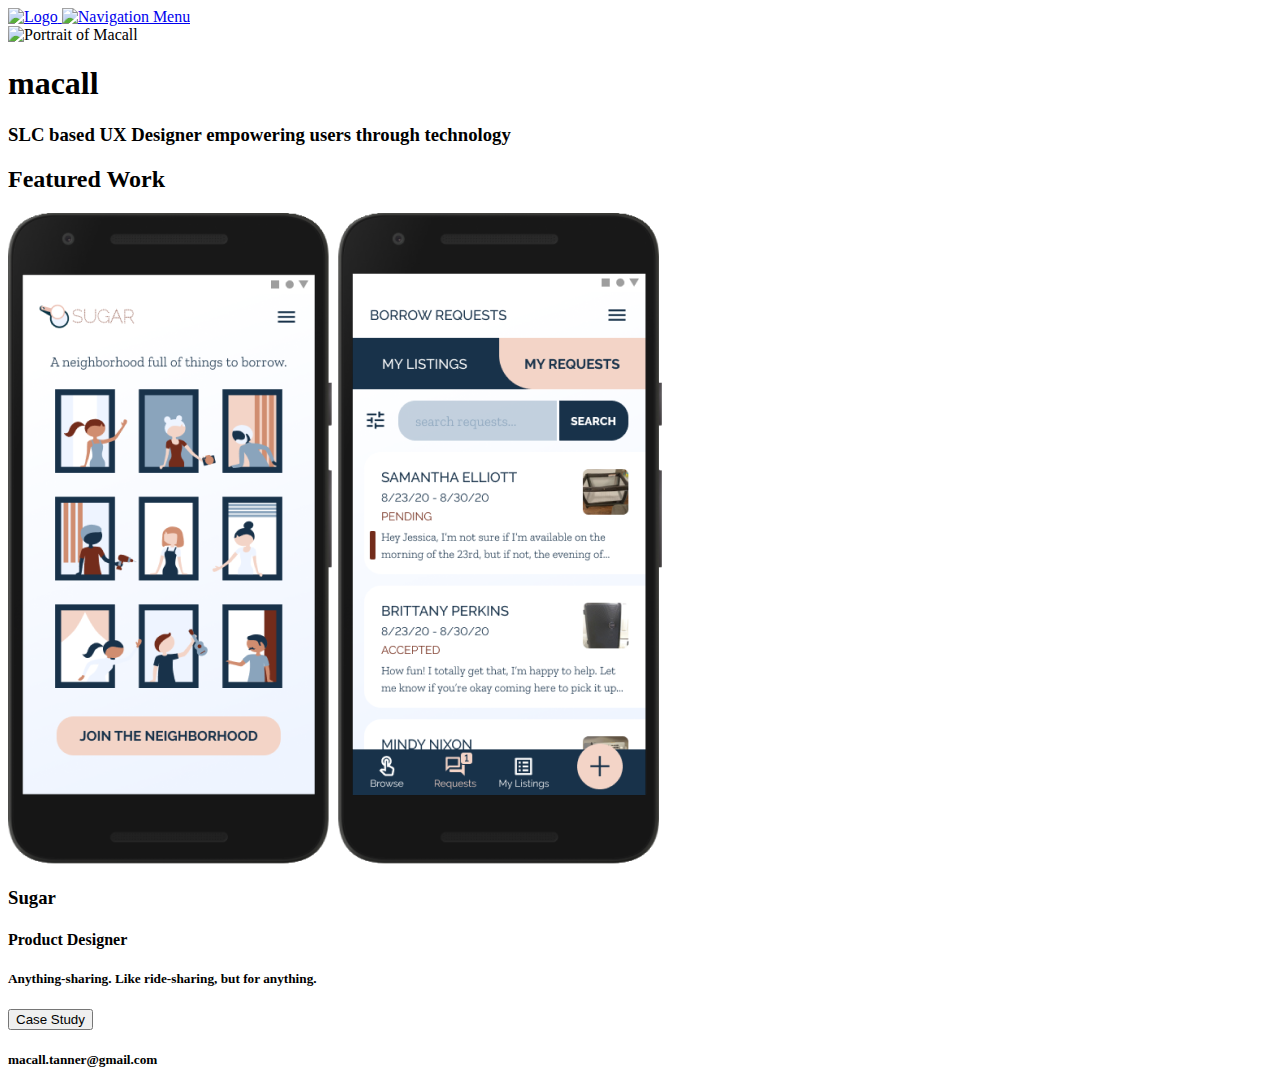
==== index.html @ 6d2af2e3 "Featured Project" ====
<!DOCTYPE html>
<html>
  <head>
    <title>Portfolio  |  Macall Tanner</title>
    <!--fontawesome-->
    <script src="https://kit.fontawesome.com/eb3094707d.js" crossorigin="anonymous"></script>
  </head>
  <body>
    <!--navigation bar-->
    <header>
      <a href="index.html">
        <img src="images/macall-logo.png" alt="Logo"></img>
      </a>
      <a href="menu.html">
        <img src="images/menu-mobile.png" alt="Navigation Menu"></img>
      </a>
    </header>
    <!--hero section-->
    <section class="hero">
      <img src="images/hero.png" alt="Portrait of Macall"></img>
      <div class="hero-text">
        <h1>macall</h1>
        <h3>SLC based UX Designer empowering users through technology</h3>
      </div>
    </section>
    <!--featured work section-->
    <section class="featured">
      <h2>Featured Work</h2>
      <div class="feat-proj">
        <img src="images/sugar-feature-1.png" alt="Project screen 1"></img>
        <img src="images/sugar-feature-2.png" alt="Project screen 2"></img>
        <h3>Sugar</h3>
        <h4>Product Designer</h4>
        <h5>Anything-sharing. Like ride-sharing, but for anything.</h5>
        <button>Case Study</button>
      </div>
    </section>
    <!--footer-->
    <footer>
      <h5>macall.tanner@gmail.com</h5>
      <a href="https://www.linkedin.com/in/macalltanner/" class="fab fa-linkedin"></a>
      <a href="https://www.github.com/macalltanner" class="fab fa-github"></a>
    </footer>
  </body>
</html>
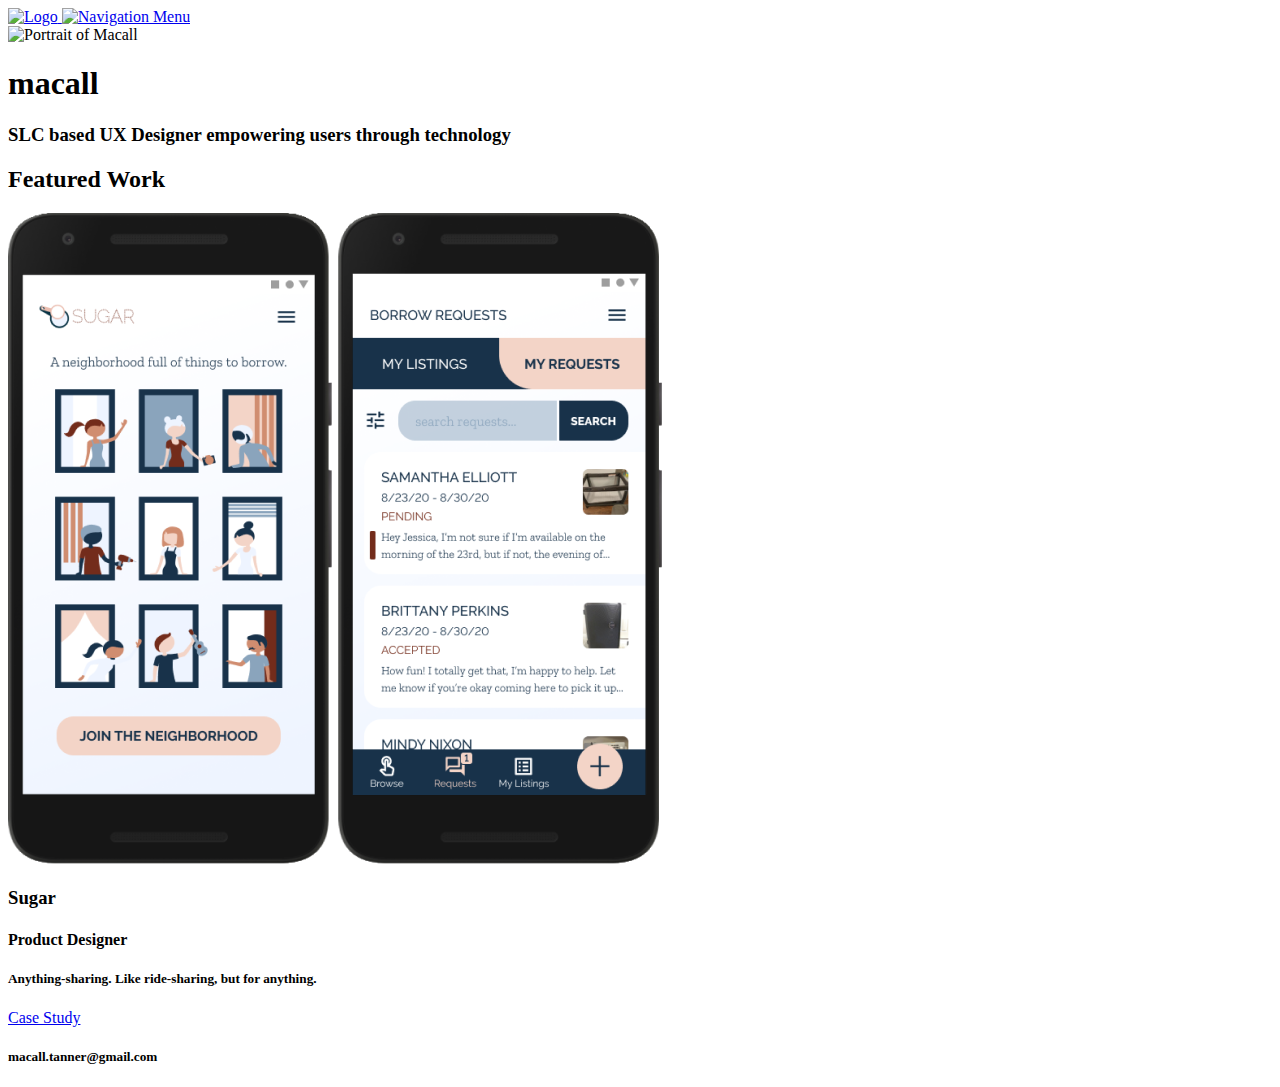
==== commit f9fbc51c: "Sugar Project: Intro, Research, and Info Architecture" ====
--- a/index.html
+++ b/index.html
@@ -27,12 +27,12 @@
     <section class="featured">
       <h2>Featured Work</h2>
       <div class="feat-proj">
-        <img src="images/sugar-feature-1.png" alt="Project screen 1"></img>
-        <img src="images/sugar-feature-2.png" alt="Project screen 2"></img>
+        <img src="images/sugar/sugar-feature-1.png" alt="Project screen 1"></img>
+        <img src="images/sugar/sugar-feature-2.png" alt="Project screen 2"></img>
         <h3>Sugar</h3>
         <h4>Product Designer</h4>
         <h5>Anything-sharing. Like ride-sharing, but for anything.</h5>
-        <button>Case Study</button>
+        <a class="button" href="project-sugar.html">Case Study</a>
       </div>
     </section>
     <!--footer-->
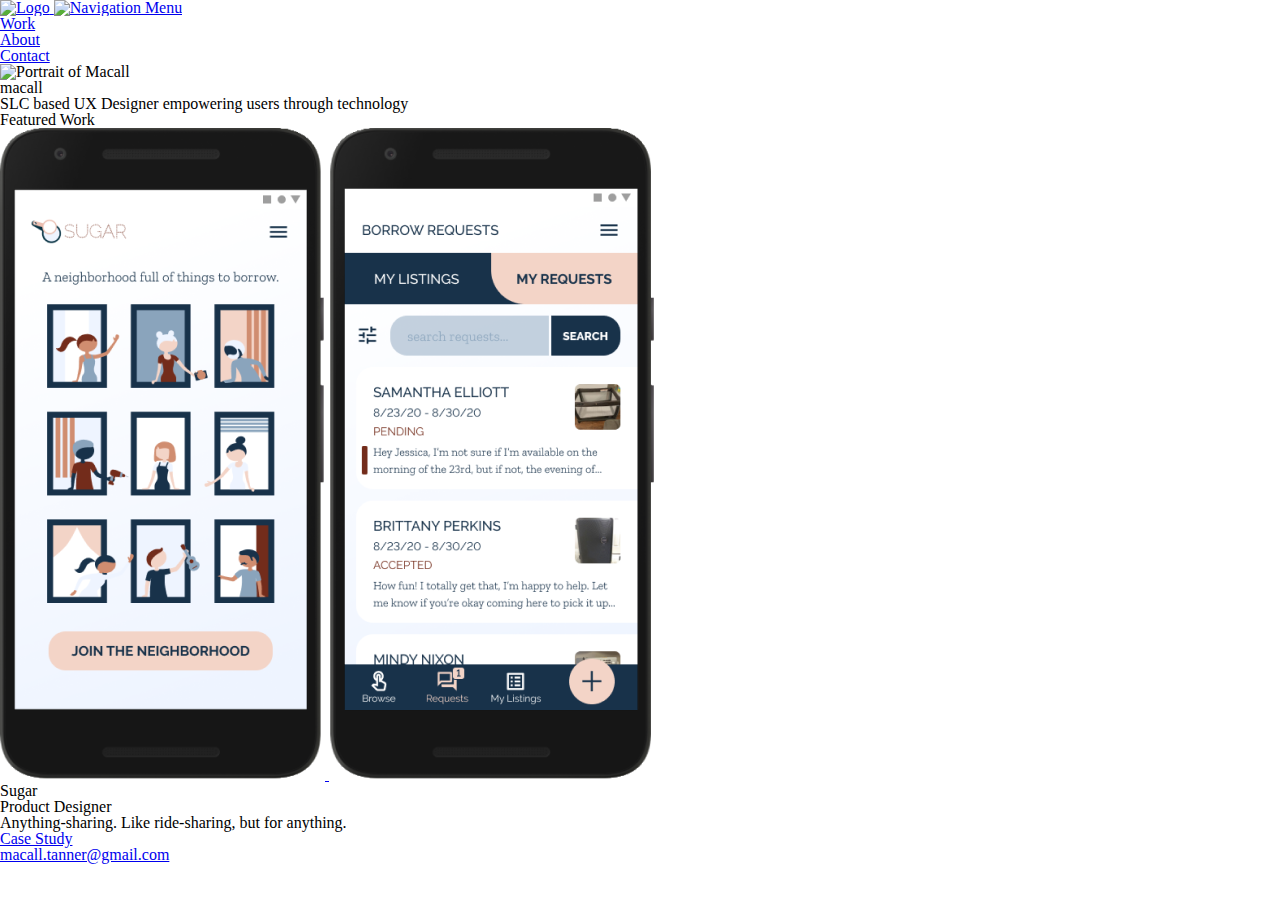
==== commit 32bf5ba2: "Add and link CSS files" ====
--- a/index.html
+++ b/index.html
@@ -1,45 +1,67 @@
 <!DOCTYPE html>
-<html>
+<html lang="en">
   <head>
     <title>Portfolio  |  Macall Tanner</title>
+    <meta charset="utf-8">
+    <link rel="stylesheet" type="text/css" href="styles/reset.css">
+    <link rel="stylesheet" type="text/css" href="styles/style.css">
     <!--fontawesome-->
     <script src="https://kit.fontawesome.com/eb3094707d.js" crossorigin="anonymous"></script>
   </head>
   <body>
+
     <!--navigation bar-->
     <header>
       <a href="index.html">
-        <img src="images/macall-logo.png" alt="Logo"></img>
+        <img src="images/macall-logo.png" alt="Logo">
       </a>
-      <a href="menu.html">
-        <img src="images/menu-mobile.png" alt="Navigation Menu"></img>
+      <a href="menu.html" class="mobile">
+        <img src="images/menu-mobile.png" alt="Navigation Menu">
+      </a>
+      <a href="index.html#work" class="desktop">
+        <h3>Work</h3>
+      </a>
+      <a href="about.html" class="desktop">
+        <h3>About</h3>
+      </a>
+      <a href="contact.html" class="desktop">
+        <h3>Contact</h3>
       </a>
     </header>
+
     <!--hero section-->
     <section class="hero">
-      <img src="images/hero.png" alt="Portrait of Macall"></img>
+      <img src="images/hero.png" alt="Portrait of Macall">
       <div class="hero-text">
         <h1>macall</h1>
         <h3>SLC based UX Designer empowering users through technology</h3>
       </div>
     </section>
+
     <!--featured work section-->
+    <a id="work"></a>
     <section class="featured">
       <h2>Featured Work</h2>
       <div class="feat-proj">
-        <img src="images/sugar/sugar-feature-1.png" alt="Project screen 1"></img>
-        <img src="images/sugar/sugar-feature-2.png" alt="Project screen 2"></img>
+        <a href="project-sugar.html">
+          <img src="images/sugar/sugar-feature-1.png" alt="Project screen 1">
+          <img src="images/sugar/sugar-feature-2.png" alt="Project screen 2">
+        </a>
         <h3>Sugar</h3>
         <h4>Product Designer</h4>
         <h5>Anything-sharing. Like ride-sharing, but for anything.</h5>
         <a class="button" href="project-sugar.html">Case Study</a>
       </div>
     </section>
+
     <!--footer-->
     <footer>
-      <h5>macall.tanner@gmail.com</h5>
+      <a href="mailto:macall.tanner@gmail.com">
+        <h5>macall.tanner@gmail.com</h5>
+      </a>
       <a href="https://www.linkedin.com/in/macalltanner/" class="fab fa-linkedin"></a>
       <a href="https://www.github.com/macalltanner" class="fab fa-github"></a>
     </footer>
+
   </body>
 </html>
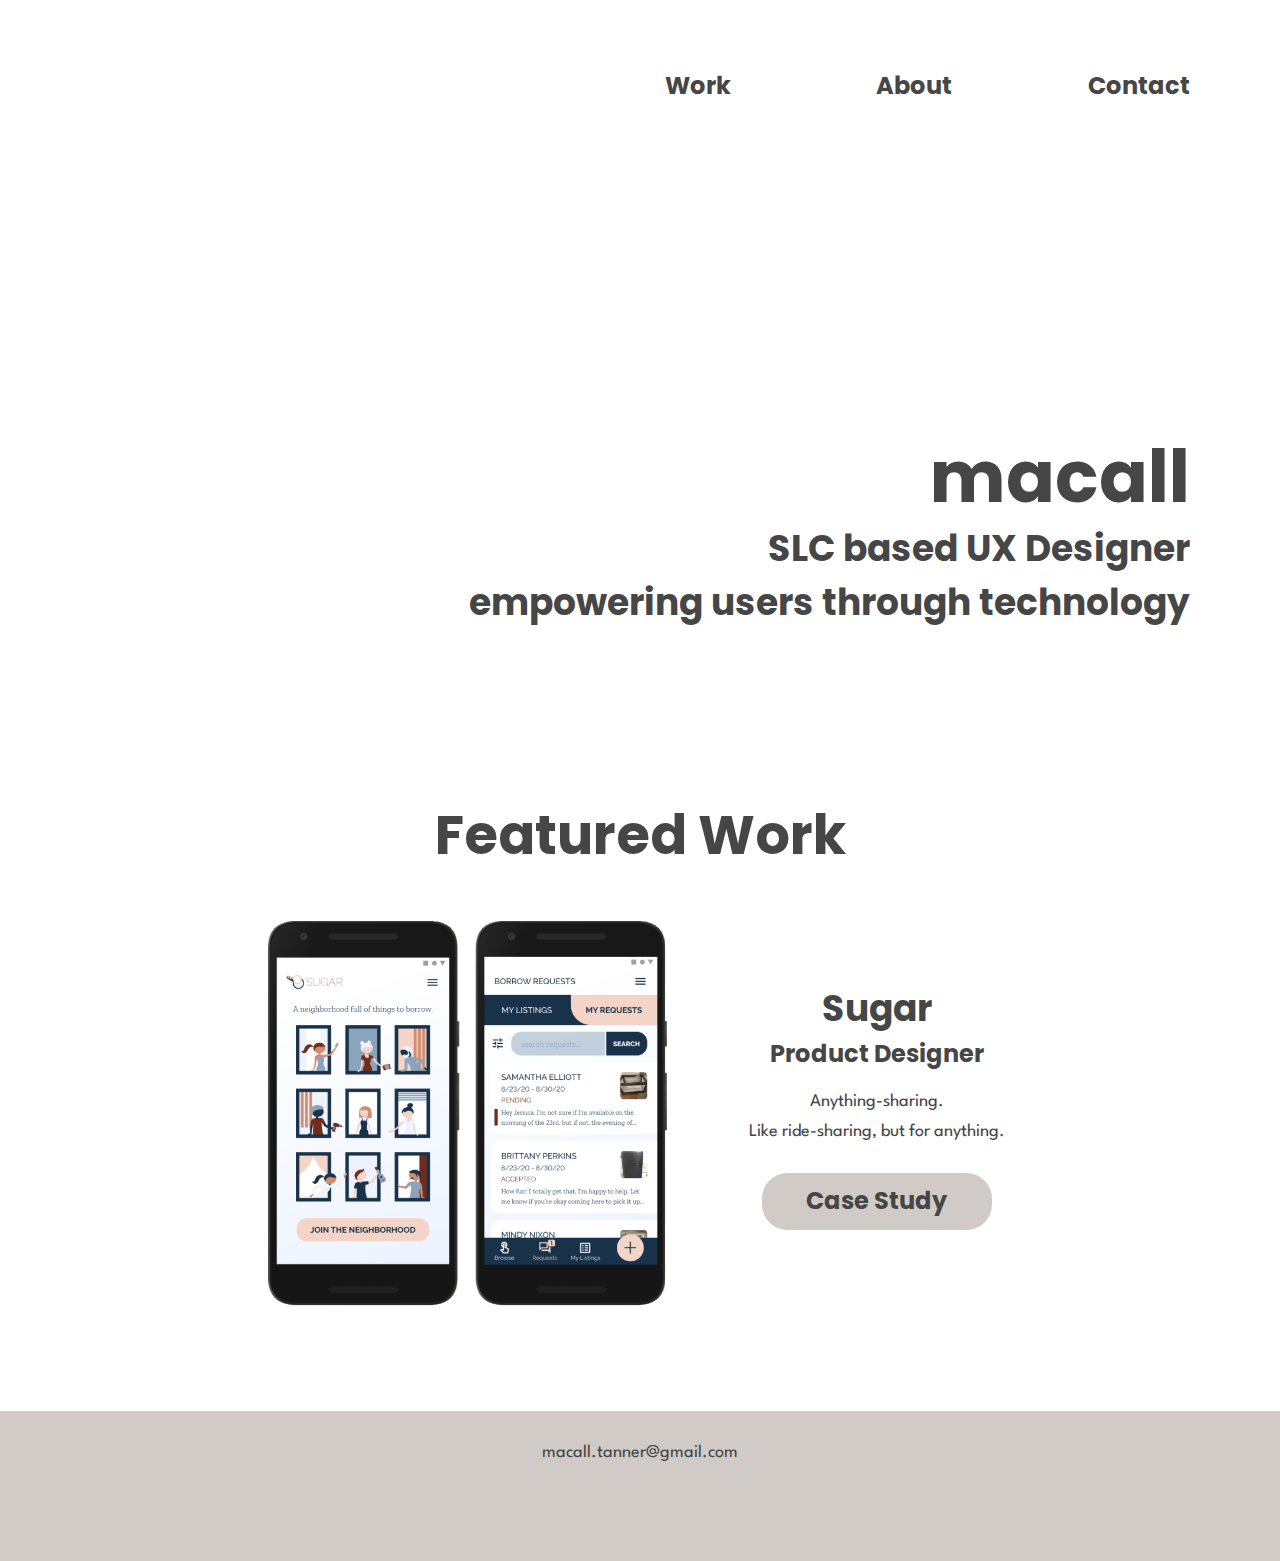
==== commit 2c21025b: "Add Google Analytics" ====
--- a/index.html
+++ b/index.html
@@ -1,67 +1,90 @@
 <!DOCTYPE html>
 <html lang="en">
   <head>
+    <meta charset="utf-8">
+    <meta name="viewport" content="width=device-width, initial-scale=1.0">
     <title>Portfolio  |  Macall Tanner</title>
-    <meta charset="utf-8">
     <link rel="stylesheet" type="text/css" href="styles/reset.css">
+    <link href="https://fonts.googleapis.com/css2?family=Poppins:wght@700&family=Spartan&display=swap" rel="stylesheet">
     <link rel="stylesheet" type="text/css" href="styles/style.css">
-    <!--fontawesome-->
-    <script src="https://kit.fontawesome.com/eb3094707d.js" crossorigin="anonymous"></script>
   </head>
   <body>
+    <div class="page-container">
 
-    <!--navigation bar-->
-    <header>
-      <a href="index.html">
-        <img src="images/macall-logo.png" alt="Logo">
-      </a>
-      <a href="menu.html" class="mobile">
-        <img src="images/menu-mobile.png" alt="Navigation Menu">
-      </a>
-      <a href="index.html#work" class="desktop">
-        <h3>Work</h3>
-      </a>
-      <a href="about.html" class="desktop">
-        <h3>About</h3>
-      </a>
-      <a href="contact.html" class="desktop">
-        <h3>Contact</h3>
-      </a>
-    </header>
+      <div class="content-container">
 
-    <!--hero section-->
-    <section class="hero">
-      <img src="images/hero.png" alt="Portrait of Macall">
-      <div class="hero-text">
-        <h1>macall</h1>
-        <h3>SLC based UX Designer empowering users through technology</h3>
-      </div>
-    </section>
+        <!--hero image behind nav and hero-->
+        <div class="hero-container">
 
-    <!--featured work section-->
-    <a id="work"></a>
-    <section class="featured">
-      <h2>Featured Work</h2>
-      <div class="feat-proj">
-        <a href="project-sugar.html">
-          <img src="images/sugar/sugar-feature-1.png" alt="Project screen 1">
-          <img src="images/sugar/sugar-feature-2.png" alt="Project screen 2">
+          <!--navigation bar-->
+          <header>
+            <a href="index.html" class="logo-home"></a>
+            <a href="menu.html">
+              <img class="mobile menu-icon" src="images/menu-mobile.png" alt="Navigation Menu">
+            </a>
+            <a href="index.html#work" class="desktop menu-work-home">
+              <h4>Work</h4>
+            </a>
+            <a href="about.html" class="desktop menu-about-home">
+              <h4>About</h4>
+            </a>
+            <a href="contact.html" class="desktop menu-contact-home">
+              <h4>Contact</h4>
+            </a>
+          </header>
+
+          <!--hero section-->
+          <section class="hero-text">
+            <h1>macall</h1>
+            <h3>SLC based UX Designer<br>empowering users<br class="mobile"> through technology</h3>
+          </section>
+
+        </div><!--end hero-wrapper-->
+
+        <!--featured work section-->
+        <a id="work"></a>
+        <section class="featured text-center">
+          <h2>Featured Work</h2>
+          <div class="feat-proj">
+            <a href="project-sugar.html" class="proj-imgs limit-width feat-imgs">
+              <img class="left-img img-constrain" src="images/sugar/sugar-feature-1.png" alt="Project screen 1">
+              <img class="img-constrain" src="images/sugar/sugar-feature-2.png" alt="Project screen 2">
+            </a>
+            <div class="feat-text">
+              <h3>Sugar</h3>
+              <h4>Product Designer</h4>
+              <h5>Anything-sharing.<br>Like ride-sharing, but for anything.</h5>
+              <a class="button" href="project-sugar.html">
+                <h4>Case Study</h4>
+              </a>
+            </div>
+          </div>
+        </section>
+
+      </div> <!--end content-container-->
+
+      <!--footer-->
+      <footer>
+        <a class="email" href="mailto:macall.tanner@gmail.com">
+          <h5>macall.tanner@gmail.com</h5>
         </a>
-        <h3>Sugar</h3>
-        <h4>Product Designer</h4>
-        <h5>Anything-sharing. Like ride-sharing, but for anything.</h5>
-        <a class="button" href="project-sugar.html">Case Study</a>
-      </div>
-    </section>
+        <div class="social">
+          <a href="https://www.linkedin.com/in/macalltanner/" class="linkedin"></a>
+          <a href="https://www.github.com/macalltanner" class="github"></a>
+        </div>
+      </footer>
 
-    <!--footer-->
-    <footer>
-      <a href="mailto:macall.tanner@gmail.com">
-        <h5>macall.tanner@gmail.com</h5>
-      </a>
-      <a href="https://www.linkedin.com/in/macalltanner/" class="fab fa-linkedin"></a>
-      <a href="https://www.github.com/macalltanner" class="fab fa-github"></a>
-    </footer>
+    </div> <!--end page-container-->
+
+    <!-- Global site tag (gtag.js) - Google Analytics -->
+    <script async src="https://www.googletagmanager.com/gtag/js?id=UA-165459335-1"></script>
+    <script>
+      window.dataLayer = window.dataLayer || [];
+      function gtag(){dataLayer.push(arguments);}
+      gtag('js', new Date());
+
+      gtag('config', 'UA-165459335-1');
+    </script>
 
   </body>
 </html>
--- a/styles/style.css
+++ b/styles/style.css
@@ -0,0 +1,1509 @@
+/* universal styling */
+
+* {
+  box-sizing: border-box;
+}
+
+html {
+  font-size: 10px;
+}
+
+.desktop {
+  display: none;
+}
+
+h1, h2, h3, h4 {
+  color: #464646;
+  font-family: 'Poppins', sans-serif;
+  font-weight: 700;
+}
+
+h1 {
+  font-size: 4.8rem;
+  line-height: 6rem;
+}
+
+h2 {
+  font-size: 3rem;
+  line-height: 4.5rem;
+}
+
+h3 {
+  font-size: 2.2rem;
+  line-height: 3.3rem;
+}
+
+h4 {
+  font-size: 1.8rem;
+  line-height: 2.7rem;
+}
+
+h5, h6 {
+  color: #464646;
+  font-family: 'Spartan', sans-serif;
+  font-weight: 400;
+}
+
+h5 {
+  font-size: 1.6rem;
+  line-height: 2.4rem;
+}
+
+h6 {
+  font-size: 1.2rem;
+  line-height: 1.6rem;
+}
+
+.text-center {
+  text-align: center;
+}
+
+/* button */
+
+.button {
+  align-items: center;
+  background-color: #D0CBC6;
+  border-radius: 2rem;
+  display: flex;
+  flex-direction: column;
+  margin: 0 auto;
+  margin-top: 2rem;
+  max-width: 24.9rem;
+  padding: 1rem;
+  text-align: center;
+  text-decoration: none;
+  width: 90%;
+}
+
+/* footer management */
+
+.page-container {
+  min-height: 100vh;
+  position: relative;
+}
+
+.content-container {
+  padding-bottom: 10rem;
+}
+
+/*navigation bar*/
+
+header {
+  display: grid;
+  grid-gap: 1rem;
+  grid-template-areas:
+    "logo men";
+  grid-template-columns: 7fr 1fr;
+  padding: 2rem;
+}
+
+    .logo, .logo-home {
+      background-image: url(../images/macall-logo.png);
+      background-size: cover;
+      background-position: center center;
+      height: 62px;
+      grid-area: logo;
+      width: 50px;
+    }
+
+    .menu-icon {
+      float: right;
+      grid-area: men;
+      padding-top: 1.5rem;
+    }
+
+    /* home header */
+
+    .logo-home {
+      height: 62px;
+      width: 50px;
+    }
+
+/* footer */
+
+footer {
+  background-color: #D0CBC6;
+  bottom: 0;
+  display: flex;
+  flex-direction: column;
+  height: 10rem;
+  justify-content: center;
+  position: absolute;
+  width: 100%;
+
+}
+
+    .email {
+      text-align: center;
+      text-decoration: none;
+    }
+
+    .social {
+      display: flex;
+      justify-content: center;
+    }
+
+        .linkedin {
+          background-image: url(../images/icons/linkedin.png);
+          background-size: cover;
+        }
+
+        .github {
+          background-image: url(../images/icons/github.png);
+          background-size: cover;
+        }
+
+        .linkedin, .github {
+          height: 3.4rem;
+          margin: 1rem .5rem 0;
+          width: 3.4rem;
+        }
+
+/* home page */
+
+    /* hero section */
+
+    .hero-container {
+      background-image: url("../images/hero-w-filter.png");
+      background-position: center center;
+      background-repeat: no-repeat;
+      background-size: cover;
+      display: flex;
+      flex-direction: column;
+      height: 66.7rem;
+      justify-content: flex-end;
+    }
+
+        /* hero text */
+
+        .hero-text {
+          display: flex;
+          flex-direction: column;
+          flex-grow: 1;
+          justify-content: flex-end;
+          padding: 2rem;
+          text-align: right;
+        }
+
+    /* featured work section */
+
+    .featured {
+      padding: 5rem 2rem;
+    }
+
+        /* featured project */
+
+        .feat-proj {
+          padding-top: 3rem;
+        }
+
+        .proj-imgs {
+          align-items: flex-start;
+          display: flex;
+          justify-content: center;
+          margin: 0 auto;
+          padding-bottom: 2rem;
+        }
+
+        .img-constrain {
+          max-width: 50%;
+          height: auto;
+        }
+
+            /* image on left - adding space between images */
+
+            .left-img {
+              margin-right: 1rem;
+            }
+
+        .feat-proj > h5 {
+          padding-top: 1rem;
+        }
+
+/* menu page */
+
+.menu {
+  display: flex;
+  flex-direction: column;
+}
+
+.menu-opt {
+  background-color: #F8F5F0;
+  display: flex;
+  flex-direction: column;
+  height: 6.5rem;
+  justify-content: center;
+  margin-bottom: 1rem;
+  padding-right: 2rem;
+  text-align: right;
+  text-decoration: none;
+  width: 100%;
+}
+
+/* about page */
+
+    /* images */
+
+    .about-images {
+      display: grid;
+      grid-gap: 1rem;
+      grid-template-areas:
+        "one three three"
+        "two two four"
+        "two two five";
+      grid-template-columns: 3fr 1fr 4fr;
+      grid-template-rows: 23vh 13vh 13vh;
+    }
+
+        .one {
+          grid-area: one;
+          height: 100%;
+          object-fit: cover;
+          width: 100%;
+        }
+
+        .two {
+          grid-area: two;
+          height: 100%;
+          object-fit: cover;
+          width: 100%;
+        }
+
+        .three {
+          grid-area: three;
+          height: 100%;
+          object-fit: cover;
+          width: 100%;
+        }
+
+        .four {
+          grid-area: four;
+          height: 100%;
+          object-fit: cover;
+          width: 100%;
+        }
+
+        .five {
+          grid-area: five;
+          height: 100%;
+          object-fit: cover;
+          width: 100%;
+        }
+
+    /* about text */
+
+    .about-text {
+      padding: 2rem;
+    }
+
+        .about-text > h4 {
+          padding-bottom: .5rem;
+        }
+
+        .about-text > h2, .about-text > h5, .about-text > h4 {
+          padding-top: 2rem;
+        }
+
+        .about-text > .right-align {
+          padding-top: 0;
+          text-align: right;
+        }
+
+    /* favorite things */
+
+    .favorites {
+      background-color: #F8F5F0;
+      height: auto;
+      padding: 2rem 2rem 4rem;
+      padding-top: 3rem;
+      width: 100%;
+    }
+
+        .fav-items {
+          display: grid;
+          flex-direction: row;
+          grid-gap: 1rem;
+          grid-template-columns: 1fr 1fr;
+          padding-top: 2rem;
+        }
+
+            .column-1 {
+              align-items: flex-start;
+              display: flex;
+              flex-direction: column;
+            }
+
+            .column-2 {
+              align-items: flex-start;
+              display: flex;
+              flex-direction: column;
+            }
+
+                .fav {
+                  align-items: center;
+                  display: flex;
+                  flex-direction: row;
+                  padding-bottom: 1.5rem;
+                }
+
+                    .fav-img {
+                      padding-right: 1rem;
+                      width: 3.3rem;
+                    }
+
+/* contact page */
+
+.background-box {
+  background-color: #F8F5F0;
+  height: 12.5rem;
+  position: absolute;
+  width: 100%;
+  z-index: -1;
+}
+
+.contact-text {
+  padding: 0 2rem;
+}
+
+    .contact-text > h2 {
+      padding-bottom: 2rem;
+    }
+
+    .contact-text > h4 {
+      padding-bottom: .5rem;
+    }
+
+    .contact-text > .right-align {
+      padding-bottom: 2rem;
+      text-align: right;
+    }
+
+        .social-item {
+          align-items: center;
+          display: flex;
+          flex-direction: row;
+          padding-bottom: 1.5rem;
+          text-decoration: none;
+        }
+
+            .social-icon {
+              padding-right: 1rem;
+              width: 3.3rem;
+            }
+
+/* Sugar prject page */
+
+.box {
+  background-color: #F8F5F0;
+}
+
+.box-hero {
+  background-color: #F8F5F0;
+}
+
+.box-half {
+  background-color: #F8F5F0;
+  height: 4.5rem;
+  position: absolute;
+  width: 100%;
+  z-index: -1;
+}
+
+.limit-width {
+  margin: 0 auto;
+  max-width: 50rem;
+}
+
+.bg-top-margin {
+  margin-top: 2rem;
+  padding-top: 2rem;
+}
+
+    /* project hero */
+
+    .proj-hero-img {
+      margin: 0 auto;
+      max-width: 50rem;
+      padding: 2rem 2rem 0;
+    }
+
+    .proj-hero-text {
+      padding: 0 2rem;
+    }
+
+    .proj-hero-text > h2 {
+      padding-top: 1rem;
+    }
+
+    .proj-hero-text > h4 {
+      padding: .5rem 0;
+    }
+
+    .proj-description {
+      margin: 0 auto;
+      max-width: 50rem;
+      padding-top: 1rem;
+    }
+
+    /* specs */
+
+    .spec-section >h4 {
+      padding: 2rem 0 1rem;
+    }
+
+    /* problem & solution */
+
+    .prob-sol {
+      margin: 0 auto;
+      max-width: 50rem;
+      padding: 2rem 2rem 3rem;
+    }
+
+    .prob-sol > h3 {
+      padding-top: 1rem;
+    }
+
+    .prob-sol > h5 {
+      padding: 1rem 0;
+    }
+
+    /* jump to section */
+
+    .jump {
+      background-color: #F8F5F0;
+    }
+
+    .jump-content {
+      background-color: #F8F5F0;
+      height: auto;
+      margin: 0 auto;
+      max-width: 50rem;
+      padding: 2rem 2rem .5rem;
+      width: 100%;
+    }
+
+    .column-1-jump {
+      align-items: flex-start;
+      display: flex;
+      flex-direction: column;
+    }
+
+    .column-2-jump {
+      align-items: flex-start;
+      display: flex;
+      flex-direction: column;
+    }
+
+        .section-links {
+          display: grid;
+          flex-direction: row;
+          grid-gap: 1rem;
+          grid-template-columns: 1fr 1fr;
+          padding-top: 1.5rem;
+        }
+
+            .sect {
+              align-items: center;
+              display: flex;
+              flex-direction: row;
+              padding-bottom: 1.5rem;
+              text-decoration: none;
+            }
+
+                .sect-img {
+                  padding-right: 1rem;
+                  width: 3.3rem;
+                }
+
+    /* case study sections */
+
+    .main-section > h3 {
+      margin: 0 auto;
+      max-width: 50rem;
+      padding: 5rem 2rem 0;
+    }
+
+    .minor-section {
+      padding: 0 2rem 1rem;
+    }
+
+    .minor-section > h4 {
+      padding: 2rem 0 1.5rem;
+    }
+
+    .bg-box {
+      padding-top: 2rem;
+    }
+
+    .img-width {
+      padding-top: 2rem;
+      width: 100%;
+    }
+
+    .shadow {
+      box-shadow: 0px 4px 4px rgba(0, 0, 0, 0.25);
+    }
+
+    .h5-bottom-pad > h5 {
+      padding-bottom: 2rem;
+    }
+
+    .spacer {
+      padding-top: 3rem;
+    }
+
+    /* research & discovery */
+
+        /* competitive analysis */
+
+        .comp-analysis {
+          margin: 0 auto;
+          max-width: 50rem;
+          padding: 2rem 0 0;
+        }
+
+        .comp-analysis > h5 {
+          padding-top: 1rem;
+        }
+
+        .ca-img {
+          padding-bottom: .5rem;
+          width: 7.7rem;
+        }
+
+        /* survey */
+
+        .survey-result {
+          align-items: center;
+          display: flex;
+          padding: .75rem 0;
+        }
+
+        .survey-result > h3 {
+          padding-right: 1rem;
+          width: 7.6rem;
+        }
+
+        .survey-result > h5 {
+          width: 24.9rem;
+        }
+
+        .survey-box {
+          height: 77rem;
+        }
+
+        .survey-text {
+          padding-bottom: .75rem;
+        }
+
+        /* user needs */
+
+        .user-needs {
+          background-color: #fff;
+          border-radius: 2rem;
+          margin: 3rem 2rem;
+          padding: 0 1rem;
+        }
+
+        .box-half-user-needs {
+          background-color: #F8F5F0;
+          height: 11rem;
+          position: absolute;
+          width: 100%;
+          z-index: -1;
+        }
+
+        /* user personas */
+
+        .persona-img {
+          padding: 2rem 0 .5rem;
+          width: 24.9rem;
+        }
+
+    /* information architecture */
+
+        /* user Stories */
+
+        /* user Flows */
+
+        .user-flows {
+          background-image: url("../images/sugar/user-flows.png");
+          background-repeat: no-repeat;
+          background-size: cover;
+          display: flex;
+          flex-direction: column;
+          height: 47.5rem;
+          justify-content: center;
+          padding-top: 2rem;
+        }
+
+        .flows-text {
+          background-color: #fff;
+          border-radius: 2rem;
+          padding: 1.9rem;
+        }
+
+        .flows-text > h4 {
+          padding-bottom: 1.5rem;
+        }
+
+
+        /* Wireframes */
+
+        .wireframes-bg {
+          background-image: url("../images/sugar/wireframe-sketches.png");
+          background-repeat: no-repeat;
+          background-size: cover;
+          height: 43rem;
+          position: absolute;
+          width: 100%;
+          z-index: -1;
+        }
+
+        .wireframes {
+          padding-top: 3rem;
+        }
+
+        .wireframes-text {
+          background-color: #fff;
+          border-radius: 2rem;
+          padding: 2rem 2rem 0;
+        }
+
+        .wireframes-text > h4 {
+          padding-bottom: 1.5rem;
+        }
+
+        /* usability testing - round 1 */
+
+        /* key Takeaways */
+
+    /* visual design & Branding */
+
+        /* brand Characteristics */
+
+        /* color Palette */
+
+        .color-img {
+          padding: .5rem 0 2rem;
+          width: 100%;
+        }
+
+        .moodboard {
+          display: grid;
+          grid-gap: 1rem;
+          grid-template-areas:
+            "mbone      mbfour      mbfour"
+            "mbone      mbfour      mbfour"
+            "mbtwo      mbfour      mbfour"
+            "mbthree    mbthree     mbfive"
+            "mbthree    mbthree     mbfive"
+            "mbsix      mbnine      mbnine"
+            "mbseven    mbnine      mbnine"
+            "mbseven    mbten       mbeleven"
+            "mbeight    mbeight     mbeleven"
+            "mbeight    mbeight     mbtwelve";
+          grid-template-columns: 1fr 1fr 1fr;
+          grid-template-rows: 10vh 10vh 10vh 10vh 10vh 10vh 10vh 10vh 10vh 10vh;
+        }
+
+            .mb-1 {
+              grid-area: mbone;
+              height: 100%;
+              object-fit: cover;
+              width: 100%;
+            }
+
+            .mb-2 {
+              grid-area: mbtwo;
+              height: 100%;
+              object-fit: cover;
+              width: 100%;
+            }
+
+            .mb-3 {
+              grid-area: mbthree;
+              height: 100%;
+              object-fit: cover;
+              width: 100%;
+            }
+
+            .mb-4 {
+              grid-area: mbfour;
+              height: 100%;
+              object-fit: cover;
+              width: 100%;
+            }
+
+            .mb-5 {
+              grid-area: mbfive;
+              height: 100%;
+              object-fit: cover;
+              width: 100%;
+            }
+
+            .mb-6 {
+              grid-area: mbsix;
+              height: 100%;
+              object-fit: cover;
+              width: 100%;
+            }
+
+            .mb-7 {
+              grid-area: mbseven;
+              height: 100%;
+              object-fit: cover;
+              width: 100%;
+            }
+
+            .mb-8 {
+              grid-area: mbeight;
+              height: 100%;
+              object-fit: cover;
+              width: 100%;
+            }
+
+            .mb-9 {
+              grid-area: mbnine;
+              height: 100%;
+              object-fit: cover;
+              width: 100%;
+            }
+
+            .mb-10 {
+              grid-area: mbten;
+              height: 100%;
+              object-fit: cover;
+              width: 100%;
+            }
+
+            .mb-11 {
+              grid-area: mbeleven;
+              height: 100%;
+              object-fit: cover;
+              width: 100%;
+            }
+
+            .mb-12 {
+              grid-area: mbtwelve;
+              height: 100%;
+              object-fit: cover;
+              width: 100%;
+            }
+
+        /* Typography */
+
+        .sugar-type {
+          padding: 1rem 0 2rem;
+        }
+
+        .sugar-h1 {
+          font-family: 'Raleway', sans-serif;
+          font-size: 21px;
+          font-weight: 700;
+        }
+
+        .sugar-h2 {
+          font-family: 'Raleway', sans-serif;
+          font-size: 21px;
+          font-weight: 400;
+        }
+
+        .sugar-h3 {
+          font-family: 'Raleway', sans-serif;
+          font-size: 14px;
+          font-weight: 800;
+        }
+
+        .sugar-h4 {
+          font-family: 'Raleway', sans-serif;
+          font-size: 14px;
+          font-weight: 400;
+        }
+
+        .sugar-h5 {
+          font-family: 'Zilla Slab', serif;
+          font-size: 17px;
+          font-weight: 300;
+        }
+
+        .sugar-h6 {
+          font-family: 'Zilla Slab', serif;
+          font-size: 14px;
+          font-weight: 300;
+        }
+
+        /* logo */
+
+        .minor-section-logo {
+          padding: 0 2rem;
+        }
+
+        .minor-section-logo > h4 {
+          padding: 2rem 0 1.5rem;
+        }
+
+        .box-half-logo {
+          background-color: #F8F5F0;
+          height: 13rem;
+          position: absolute;
+          width: 100%;
+          z-index: -1;
+        }
+
+        .last-logo {
+          display: flex;
+          justify-content: center;
+        }
+
+        /* High Fidelity Mockups - v1 */
+
+        /* preference Testing */
+
+        /* high fidelity mockups -v2 */
+
+        /* usability testing - round 2 */
+
+        /* key Takeaways */
+
+    /* final design & Conclusion */
+
+        /* final design */
+
+        /* conclusion */
+
+    /* back to top */
+
+    .back-to-top {
+      bottom: 0;
+      display: flex;
+      flex-direction: row-reverse;
+      padding: 1rem;
+      position: -webkit-sticky;
+      position: sticky;
+      z-index: 1;
+    }
+
+    .btt-img {
+      background-image: url(../images/back-to-top.png);
+      height: 51px;
+      width: 51px;
+    }
+
+/* media queries tablet */
+
+@media screen and (min-width: 600px) {
+
+    .mobile {
+      display: none;
+    }
+
+    .tablet {
+      display: block;
+    }
+
+    .desktop {
+      display: block;
+    }
+
+    .button {
+      border-radius: 1.7rem;
+      margin-top: 1.7rem;
+      max-width: 33rem;
+      padding: .7rem;
+    }
+
+    header {
+      grid-gap: 2rem;
+      grid-template-areas:
+        "logo mwork mabout mcontact";
+      grid-template-columns: 3fr 1fr 1fr;
+      padding: 3rem 6rem 1rem;
+    }
+
+        .menu-work {
+          grid-area: mwork;
+          float: right;
+          padding-top: 1.5rem;
+          text-decoration: none;
+        }
+
+        .menu-about {
+          grid-area: mabout;
+          float: right;
+          padding-top: 1.5rem;
+          text-decoration: none;
+        }
+
+        .menu-contact {
+          grid-area: mcontact;
+          float: right;
+          padding-top: 1.5rem;
+          text-decoration: none;
+        }
+
+            /* home header */
+
+            .menu-work-home {
+              grid-area: mwork;
+              float: right;
+              padding-top: 1.5rem;
+              text-decoration: none;
+            }
+
+            .menu-about-home {
+              grid-area: mabout;
+              float: right;
+              padding-top: 1.5rem;
+              text-decoration: none;
+            }
+
+            .menu-contact-home {
+              grid-area: mcontact;
+              float: right;
+              padding-top: 1.5rem;
+              text-decoration: none;
+            }
+
+    /* home page */
+
+        /* hero section */
+
+        .hero-container {
+          background-image: url("../images/hero-tablet-w-filter.png");
+          height: 80vh;
+          min-height: 30rem;
+        }
+
+        .hero-text {
+          padding: 6rem;
+        }
+
+        .feat-text {
+          margin-top: 1rem;
+        }
+
+        .feat-text > h5 {
+          padding-top: 1rem;
+        }
+
+    /* about page */
+
+        /* images */
+
+        .about-images {
+          grid-template-areas:
+            "three one four two"
+            "three one five two";
+          grid-template-columns: 4fr 2fr 3fr 3fr;
+          grid-template-rows: 13rem 13rem;
+        }
+
+        /* favorite things */
+
+        .fav-img {
+          width: 4.5rem;
+        }
+
+    /* contact page */
+
+    .background-box {
+      height: 14.5rem;
+    }
+
+    /* project sugar page */
+
+        /* project hero */
+
+        .project-button {
+          display: none;
+        }
+
+        .box-half {
+          height: 4rem;
+        }
+
+        /* specs */
+
+        .specs {
+          display: grid;
+          grid-template-columns: 1fr 1fr 1fr;
+          padding: 5rem 2rem 0;
+        }
+
+        /* problem & solution */
+
+        /* jump to section */
+
+        .jump-content {
+          max-width: none;
+        }
+
+            .jump-content > h3 {
+              margin: 0 auto;
+              max-width: 50rem;
+              padding: 0 2rem;
+            }
+
+                .column-1-jump {
+                  flex-direction: row;
+                  flex-grow: 1;
+                }
+
+                .column-2-jump {
+                  flex-direction: row;
+                  flex-grow: 1;
+                }
+
+                .sect-img {
+                  width: 5rem;
+                }
+
+                    .rd-sect {
+                      flex-grow: 1;
+                      justify-content: center;
+                    }
+
+                    .ia-sect {
+                      flex-grow: 1;
+                      justify-content: center;
+                    }
+
+                    .bvd-sect {
+                      flex-grow: 1;
+                      justify-content: center;
+                    }
+
+                    .fdc-sect {
+                      flex-grow: 1;
+                      justify-content: center;
+                    }
+
+        /* case study sections */
+
+        .main-section > h3 {
+          padding: 7rem 2rem 0;
+        }
+
+        /* research & discovery */
+
+            /* competitive analysis */
+
+            .ca-across {
+              display: grid;
+              grid-template-columns: 1fr 1fr 1fr;
+              max-width: none;
+              padding: 0 6rem;
+            }
+
+            .comp-analysis {
+              padding: 2rem 2rem 0;
+            }
+
+            /* survey */
+
+            .survey {
+              margin-top: 3rem;
+            }
+
+            /* user needs */
+
+            /* user personas */
+
+            .persona {
+              display: grid;
+              grid-template-columns: 1fr 1fr 1fr;
+              max-width: none;
+              padding: 0 6rem;
+            }
+
+            .persona-img {
+              padding: 2rem 0 .5rem;
+              max-width: 16rem;
+            }
+
+        /* information architecture */
+
+            /* user Stories */
+
+            /* user Flows */
+
+            .user-flows {
+              background-image: url("../images/sugar/user-flows-desktop.png");
+            }
+
+            .flows-text {
+              max-width: 46rem;
+            }
+
+
+            /* Wireframes */
+
+            .wireframes-bg {
+              background-image: url("../images/sugar/wireframe-sketches-desktop.png");
+            }
+
+            .wf-center {
+              display: flex;
+              justify-content: center;
+            }
+
+            .wireframes {
+              display: flex;
+              flex-direction: column;
+              justify-content: center;
+            }
+
+            .wireframes-text {
+              margin: 2rem;
+              max-width: 50rem;
+            }
+
+            iframe {
+              margin: 0 auto;
+            }
+
+            /* usability testing - round 1 */
+
+            /* key Takeaways */
+
+            .takeaways {
+              padding-bottom: 2rem;
+            }
+
+        /* visual design & Branding */
+
+            /* brand Characteristics */
+
+            /* color Palette */
+
+            .color-img-cont {
+              align-items: flex-start;
+              display: flex;
+              justify-content: center;
+            }
+
+            .color-img {
+              max-width: 30rem;
+            }
+
+            .moodboard {
+              grid-template-areas:
+                "mbone      mbfour      mbfour    mbsix      mbnine      mbnine"
+                "mbone      mbfour      mbfour    mbseven    mbnine      mbnine"
+                "mbtwo      mbfour      mbfour    mbseven    mbten       mbeleven"
+                "mbthree    mbthree     mbfive    mbeight    mbeight     mbeleven"
+                "mbthree    mbthree     mbfive    mbeight    mbeight     mbtwelve";
+              grid-template-columns: 1fr 1fr 1fr 1fr 1fr 1fr;
+              grid-template-rows: 10vh 10vh 10vh 10vh 10vh;
+              padding: 1rem;
+            }
+
+            /* Typography */
+
+            .logo-text-img {
+              padding-bottom: 1rem;
+            }
+
+            /* logo */
+
+            .desktop-proj-imgs {
+                align-items: flex-start;
+                display: flex;
+                justify-content: center;
+                margin: 0 auto;
+                padding-bottom: 2rem;
+            }
+
+            .bottom-logo {
+              padding-top: 0;
+            }
+
+            .box-half-logo {
+              height: 7.5rem;
+            }
+
+            .img-constrain-logo {
+              width: 50%;
+            }
+
+            /* preference Testing */
+
+            /* final design */
+
+            .prototype-embed {
+              display: flex;
+              justify-content: center;
+            }
+
+        /* back to top */
+
+}
+
+/* media queries desktop */
+
+@media screen and (min-width: 1100px) {
+
+    .tablet {
+      display: none;
+    }
+
+    html {
+      font-size: 15px;
+    }
+
+    h1 {
+      font-size: 72px;
+      line-height: 90px;
+    }
+
+    h2 {
+      font-size: 54px;
+      line-height: 81px;
+    }
+
+    h3 {
+      font-size: 36px;
+      line-height: 54px;
+    }
+
+    h4 {
+      font-size: 24px;
+      line-height: 36px;
+    }
+
+    h5 {
+      font-size: 18px;
+      line-height: 30px;
+    }
+
+    .button:hover > h4 {
+      color: #F8F5F0;
+    }
+
+    /* header */
+
+    .logo {
+      height: 93px;
+      width: 75px;
+    }
+
+    .logo:hover{
+      background-image: url(../images/macall-logo-light.png);
+    }
+
+    .menu-work > h4:hover {
+      color: #D0CBC6;
+    }
+
+    .menu-about > h4:hover {
+      color: #D0CBC6;
+    }
+
+    .menu-contact > h4:hover {
+      color: #D0CBC6;
+    }
+
+        /* home header */
+
+        .logo-home {
+          height: 93px;
+          width: 75px;
+        }
+
+        .logo-home:hover{
+          background-image: url(../images/macall-logo-lightest.png);
+        }
+
+        .menu-work-home > h4:hover {
+          color: #F8F5F0;
+        }
+
+        .menu-about-home > h4:hover {
+          color: #F8F5F0;
+        }
+
+        .menu-contact-home > h4:hover {
+          color: #F8F5F0;
+        }
+
+    /* footer */
+
+    .email > h5:hover {
+      color: #F8F5F0;
+    }
+
+        .linkedin:hover {
+          background-image: url(../images/icons/linkedin-light.png);
+        }
+
+        .github:hover {
+          background-image: url(../images/icons/github-light.png);
+        }
+
+    /* home page */
+
+        /* hero section */
+
+        .hero-container {
+          background-image: url("../images/hero-desktop-w-filter.png");
+        }
+
+        .feat-proj {
+          /* display: grid;
+          grid-gap: 3rem;
+          grid-template-columns: 1fr 1fr; */
+          display: flex;
+          /* padding-left: 12rem;
+          padding-right: 12rem; */
+        }
+
+        .feat-imgs {
+          width: 30vw;
+          margin: 0 0 0 auto;
+        }
+
+        .feat-text {
+          display: flex;
+          flex-direction: column;
+          justify-content: center;
+          margin: 0 auto 0 0;
+          padding-bottom: 3rem;
+          padding-left: 7vw;
+        }
+
+    /* about page */
+
+    /* contact page */
+
+    .background-box {
+      height: 15.5rem;
+    }
+
+    .social-item > h5:hover {
+      color: #D0CBC6;
+    }
+
+    /* project sugar page */
+
+        /* project hero */
+
+        .box-bg {
+          background-color: #F8F5F0;
+          height: calc(38rem - 10vw);
+          position: absolute;
+          width: 100%;
+          z-index: -1;
+        }
+
+        .desktop-proj-hero {
+          background: none;
+          padding: 0 10vw;
+        }
+
+        .box-hero {
+          display: flex;
+          flex-direction: row-reverse;
+          padding-top: 3rem;
+        }
+
+        .proj-hero-img {
+          background: none;
+          min-width: 400px;
+          width: 40vw;
+        }
+
+        .proj-hero-text {
+          background: none;
+          text-align: left;
+        }
+
+        .project-button {
+          align-items: center;
+          background-color: #D0CBC6;
+          border-radius: 1.7rem;
+          display: flex;
+          flex-direction: column;
+          margin-top: 1.7rem;
+          max-width: 33rem;
+          padding: .7rem;
+          text-align: center;
+          text-decoration: none;
+          width: 90%;
+        }
+
+        .project-button:hover > h4 {
+          color: #F8F5F0;
+        }
+
+        .box-hero {
+          background: none;
+        }
+
+        .box-half {
+          display: none;
+        }
+
+        /* specs */
+
+        /* problem & solution */
+
+        /* jump to section */
+
+        .sect > h6:hover {
+          color: #D0CBC6;
+        }
+
+        /* case study sections */
+
+        /* research & discovery */
+
+            /* competitive analysis */
+
+            /* survey */
+
+            /* user needs */
+
+            /* user personas */
+
+        /* information architecture */
+
+            /* user Stories */
+
+            /* user Flows */
+
+            /* Wireframes */
+
+            .wireframes {
+              flex-direction: row;
+            }
+
+            .wireframes-text {
+              max-width: 40rem;
+            }
+
+            /* usability testing - round 1 */
+
+            /* key Takeaways */
+
+        /* visual design & Branding */
+
+            /* brand Characteristics */
+
+            /* color Palette */
+
+            /* Typography */
+
+            /* logo */
+
+            /* preference Testing */
+
+            /* final design */
+
+        /* back to top */
+
+        .btt-img:hover {
+          background-image: url(../images/back-to-top-light.png);
+        }
+
+}
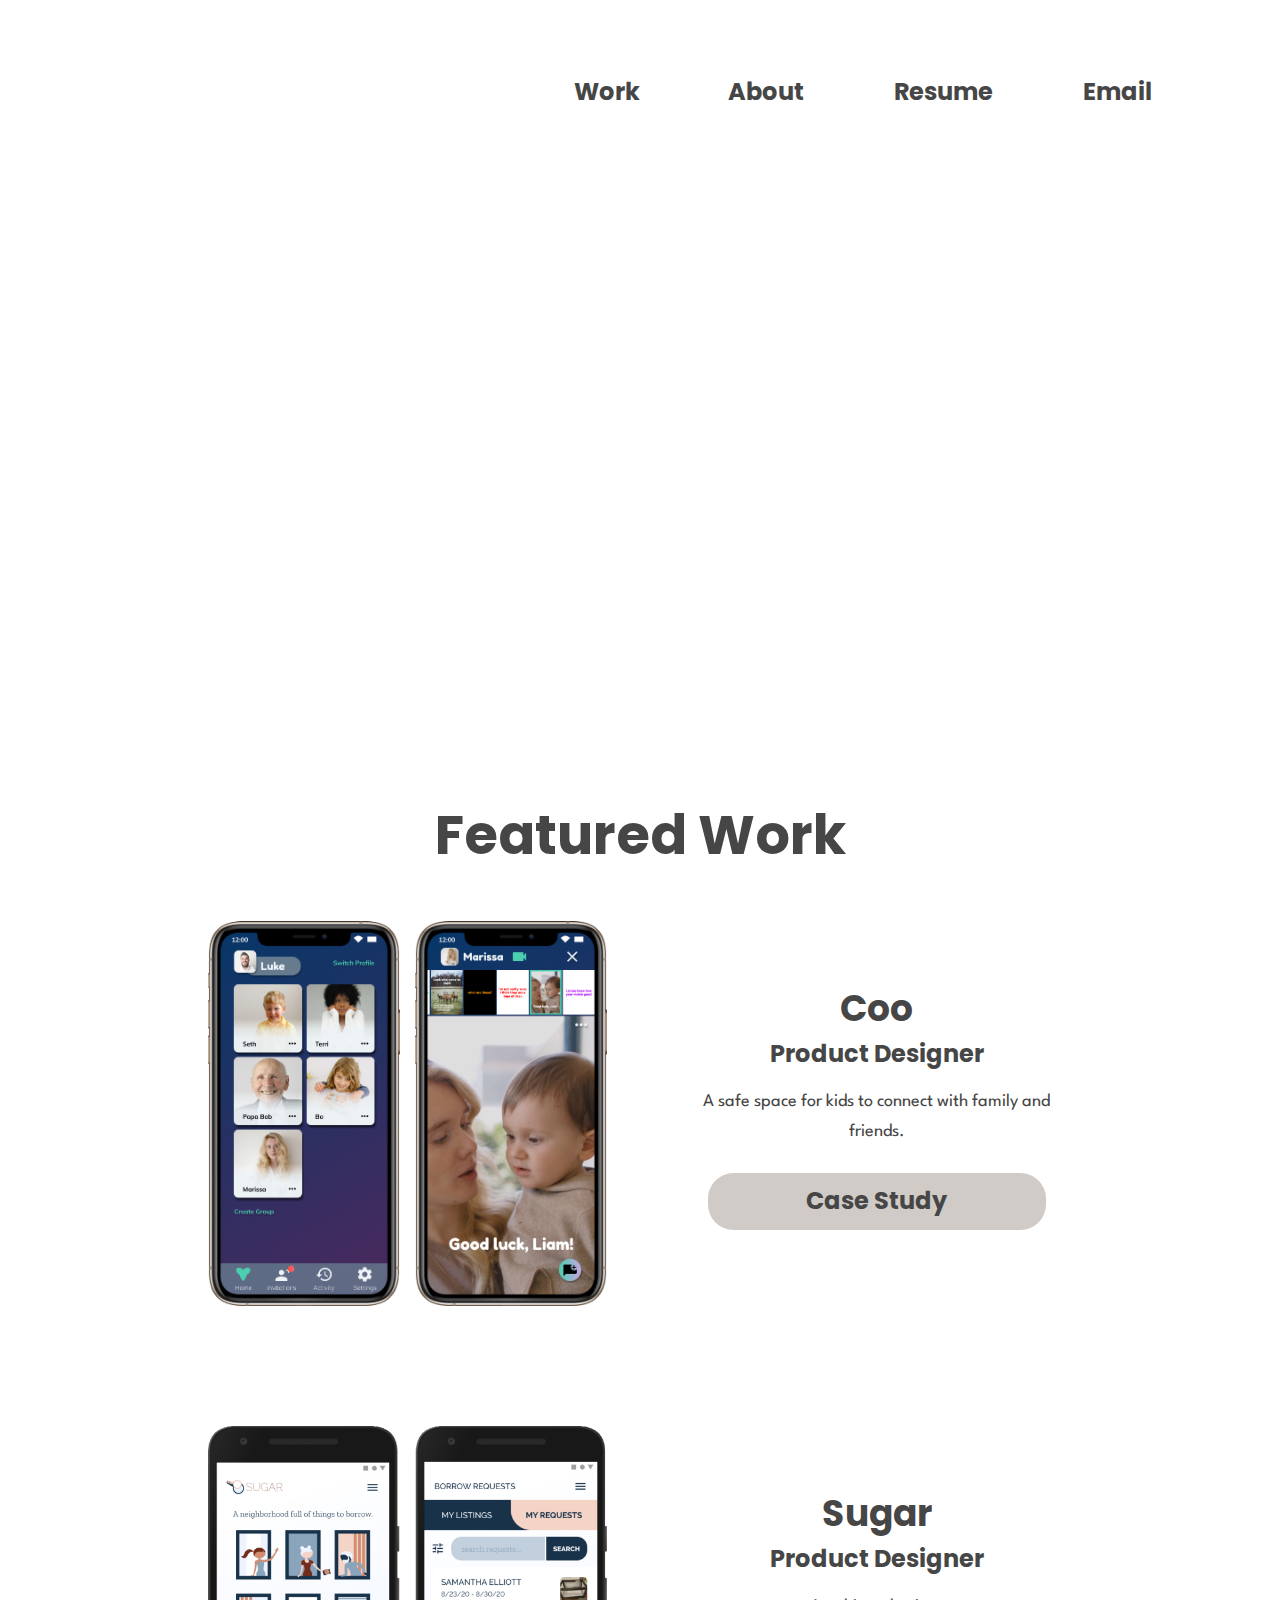
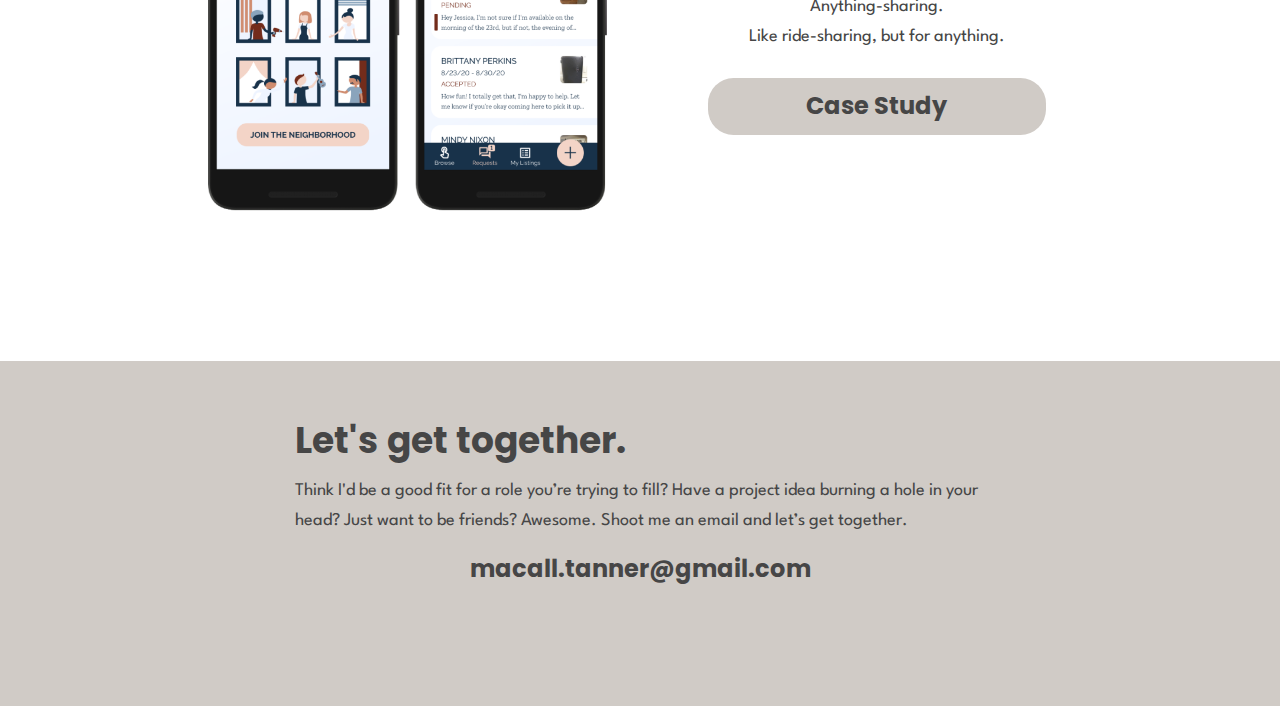
==== commit 6d58f1c7: "Added Coo case study" ====
--- a/index.html
+++ b/index.html
@@ -18,25 +18,56 @@
 
           <!--navigation bar-->
           <header>
-            <a href="index.html" class="logo-home"></a>
-            <a href="menu.html">
+            <a href="index.html" class="logo"></a>
+
+            <!-- mobile nav -->
+            <!-- overlay -->
+            <nav id="myNav" class="overlay mobile">
+              <!-- button to close overlay -->
+              <a href="javascript:void(0)" class="closebtn" onclick="closeNav()">
+                <img src="images/icons/close.png" alt="close">
+              </a>
+              <!-- overlay content -->
+              <div class="menu">
+                <a class="menu-opt" href="index.html#work" onclick="closeNav()">
+                  <h2 class="h2">Work</h2>
+                </a>
+                <a class="menu-opt" href="about.html">
+                  <h2 class="h2">About</h2>
+                </a>
+                <a class="menu-opt" href="https://drive.google.com/file/d/1SOScCCkZIXnGjNOzJlBixD0YVCqnRCaP/view?usp=sharing">
+                  <h2 class="h2">Resume</h2>
+                </a>
+                <a class="menu-opt" href="mailto:macall.tanner@gmail.com" onclick="closeNav()">
+                  <h2 class="h2">Email</h2>
+                </a>
+              </div>
+            </nav> <!--end overlay-->
+            <span onclick="openNav()">
               <img class="mobile menu-icon" src="images/menu-mobile.png" alt="Navigation Menu">
-            </a>
-            <a href="index.html#work" class="desktop menu-work-home">
-              <h4>Work</h4>
-            </a>
-            <a href="about.html" class="desktop menu-about-home">
-              <h4>About</h4>
-            </a>
-            <a href="contact.html" class="desktop menu-contact-home">
-              <h4>Contact</h4>
-            </a>
+            </span>
+
+            <!-- desktop nav -->
+            <nav class="nav-buttons desktop">
+              <a href="index.html#work" class="nav-button current-home">
+                <h4 class="h4">Work</h4>
+              </a>
+              <a href="about.html" class="nav-button">
+                <h4 class="h4">About</h4>
+              </a>
+              <a href="https://drive.google.com/file/d/1SOScCCkZIXnGjNOzJlBixD0YVCqnRCaP/view?usp=sharing" class="nav-button">
+                <h4 class="h4">Resume</h4>
+              </a>
+              <a href="mailto:macall.tanner@gmail.com" class="nav-button">
+                <h4 class="h4">Email</h4>
+              </a>
+            </nav>
           </header>
 
           <!--hero section-->
           <section class="hero-text">
-            <h1>macall</h1>
-            <h3>SLC based UX Designer<br>empowering users<br class="mobile"> through technology</h3>
+            <h1 class="h1">macall</h1>
+            <p class="h3">SLC based UX Designer<br>Researching and testing with<br class="mobile"> empathy to empower users</p>
           </section>
 
         </div><!--end hero-wrapper-->
@@ -44,29 +75,54 @@
         <!--featured work section-->
         <a id="work"></a>
         <section class="featured text-center">
-          <h2>Featured Work</h2>
-          <div class="feat-proj">
+          <h2 class="h2">Featured Work</h2>
+
+          <!--Coo project-->
+          <article class="feat-proj">
+            <a href="project-coo.html" class="proj-imgs limit-width feat-imgs">
+              <img class="left-img img-constrain" src="images/coo/main-1.png" alt="Project screen 1">
+              <img class="img-constrain" src="images/coo/main-2.png" alt="Project screen 2">
+            </a>
+            <div class="feat-text">
+              <h3 class="h3">Coo</h3>
+              <h4 class="h4">Product Designer</h4>
+              <p class="h5 proj-desc-text">A safe space for kids to connect with family and friends.</p>
+              <a class="button" href="project-coo.html">
+                <h6 class="h4">Case Study</h6>
+              </a>
+            </div>
+          </article>
+          <div class="spacer"></div>
+
+          <!--Sugar project-->
+          <article class="feat-proj">
             <a href="project-sugar.html" class="proj-imgs limit-width feat-imgs">
               <img class="left-img img-constrain" src="images/sugar/sugar-feature-1.png" alt="Project screen 1">
               <img class="img-constrain" src="images/sugar/sugar-feature-2.png" alt="Project screen 2">
             </a>
             <div class="feat-text">
-              <h3>Sugar</h3>
-              <h4>Product Designer</h4>
-              <h5>Anything-sharing.<br>Like ride-sharing, but for anything.</h5>
+              <h3 class="h3">Sugar</h3>
+              <h4 class="h4">Product Designer</h4>
+              <p class="h5 proj-desc-text">Anything-sharing.<br>Like ride-sharing, but for anything.</p>
               <a class="button" href="project-sugar.html">
-                <h4>Case Study</h4>
+                <h6 class="h4">Case Study</h6>
               </a>
             </div>
-          </div>
-        </section>
+          </article>
+          <div class="spacer"></div>
+
+        </section> <!--end featured work section-->
 
       </div> <!--end content-container-->
 
       <!--footer-->
       <footer>
+        <div class="footer-text">
+          <h3 class="h3">Let's get together.</h3>
+          <p class="h5">Think I'd be a good fit for a role you’re trying to fill? Have a project idea burning a hole in your head? Just want to be friends? Awesome. Shoot me an email and let’s get together.</p>
+        </div>
         <a class="email" href="mailto:macall.tanner@gmail.com">
-          <h5>macall.tanner@gmail.com</h5>
+          <h4 class="h4">macall.tanner@gmail.com</h4>
         </a>
         <div class="social">
           <a href="https://www.linkedin.com/in/macalltanner/" class="linkedin"></a>
@@ -86,5 +142,16 @@
       gtag('config', 'UA-165459335-1');
     </script>
 
+    <!-- menu js -->
+    <script>
+    function openNav() {
+      document.getElementById("myNav").style.width = "100%";
+    }
+
+    function closeNav() {
+      document.getElementById("myNav").style.width = "0%";
+    }
+    </script>
+
   </body>
 </html>
--- a/styles/style.css
+++ b/styles/style.css
@@ -12,44 +12,44 @@
   display: none;
 }
 
-h1, h2, h3, h4 {
+.h1, .h2, .h3, .h4 {
   color: #464646;
   font-family: 'Poppins', sans-serif;
   font-weight: 700;
 }
 
-h1 {
+.h1 {
   font-size: 4.8rem;
   line-height: 6rem;
 }
 
-h2 {
+.h2 {
   font-size: 3rem;
   line-height: 4.5rem;
 }
 
-h3 {
+.h3 {
   font-size: 2.2rem;
   line-height: 3.3rem;
 }
 
-h4 {
+.h4 {
   font-size: 1.8rem;
   line-height: 2.7rem;
 }
 
-h5, h6 {
+.h5, .h6 {
   color: #464646;
   font-family: 'Spartan', sans-serif;
   font-weight: 400;
 }
 
-h5 {
+.h5 {
   font-size: 1.6rem;
   line-height: 2.4rem;
 }
 
-h6 {
+.h6 {
   font-size: 1.2rem;
   line-height: 1.6rem;
 }
@@ -83,7 +83,7 @@
 }
 
 .content-container {
-  padding-bottom: 10rem;
+  padding-bottom: calc(38rem - 20vw);
 }
 
 /*navigation bar*/
@@ -97,11 +97,28 @@
   padding: 2rem;
 }
 
+    .overlay {
+    height: 100%;
+    width: 0;
+    position: fixed;
+    z-index: 1;
+    top: 0;
+    left: 0;
+    background-color: #fff;
+    overflow-x: hidden;
+    }
+
+    .closebtn {
+    position: absolute;
+    top: 3rem;
+    right: 2rem;
+    }
+
     .logo, .logo-home {
       background-image: url(../images/macall-logo.png);
       background-size: cover;
       background-position: center center;
-      height: 62px;
+      height: 60px;
       grid-area: logo;
       width: 50px;
     }
@@ -112,12 +129,40 @@
       padding-top: 1.5rem;
     }
 
+    .menu {
+      display: flex;
+      flex-direction: column;
+      position: relative;
+      top: 10rem;
+    }
+
+    .menu-opt {
+      background-color: #F8F5F0;
+      display: flex;
+      flex-direction: column;
+      height: 6.5rem;
+      justify-content: center;
+      margin-bottom: 1rem;
+      padding-right: 2rem;
+      text-align: right;
+      text-decoration: none;
+      width: 100%;
+    }
+
+    .current {
+      background-color: #D0CBC6;
+      display: flex;
+      flex-direction: column;
+      height: 6.5rem;
+      justify-content: center;
+      margin-bottom: 1rem;
+      padding-right: 2rem;
+      text-align: right;
+      text-decoration: none;
+      width: 100%;
+    }
+
     /* home header */
-
-    .logo-home {
-      height: 62px;
-      width: 50px;
-    }
 
 /* footer */
 
@@ -126,12 +171,22 @@
   bottom: 0;
   display: flex;
   flex-direction: column;
-  height: 10rem;
+  height: calc(38rem - 20vw);
   justify-content: center;
   position: absolute;
   width: 100%;
 
 }
+
+    .footer-text {
+      margin: 0 auto;
+      max-width: 50rem;
+      padding: 0 2rem 1rem;
+    }
+
+    .footer-text > .h5 {
+      padding-top: .5rem;
+    }
 
     .email {
       text-align: center;
@@ -185,6 +240,14 @@
           text-align: right;
         }
 
+        .hero-text > .h1 {
+          color: #fff;
+        }
+
+        .hero-text > .h3 {
+          color: #fff;
+        }
+
     /* featured work section */
 
     .featured {
@@ -210,35 +273,20 @@
           height: auto;
         }
 
+        .proj-desc-text {
+          width: 25rem;
+          margin: 0 auto;
+        }
+
             /* image on left - adding space between images */
 
             .left-img {
               margin-right: 1rem;
             }
 
-        .feat-proj > h5 {
+        .feat-proj > .h5 {
           padding-top: 1rem;
         }
-
-/* menu page */
-
-.menu {
-  display: flex;
-  flex-direction: column;
-}
-
-.menu-opt {
-  background-color: #F8F5F0;
-  display: flex;
-  flex-direction: column;
-  height: 6.5rem;
-  justify-content: center;
-  margin-bottom: 1rem;
-  padding-right: 2rem;
-  text-align: right;
-  text-decoration: none;
-  width: 100%;
-}
 
 /* about page */
 
@@ -266,6 +314,7 @@
           grid-area: two;
           height: 100%;
           object-fit: cover;
+          object-position: top;
           width: 100%;
         }
 
@@ -296,11 +345,11 @@
       padding: 2rem;
     }
 
-        .about-text > h4 {
+        .about-text > .h4 {
           padding-bottom: .5rem;
         }
 
-        .about-text > h2, .about-text > h5, .about-text > h4 {
+        .about-text > .h2, .about-text > .h5, .about-text > .h4 {
           padding-top: 2rem;
         }
 
@@ -321,7 +370,6 @@
 
         .fav-items {
           display: grid;
-          flex-direction: row;
           grid-gap: 1rem;
           grid-template-columns: 1fr 1fr;
           padding-top: 2rem;
@@ -351,46 +399,6 @@
                       width: 3.3rem;
                     }
 
-/* contact page */
-
-.background-box {
-  background-color: #F8F5F0;
-  height: 12.5rem;
-  position: absolute;
-  width: 100%;
-  z-index: -1;
-}
-
-.contact-text {
-  padding: 0 2rem;
-}
-
-    .contact-text > h2 {
-      padding-bottom: 2rem;
-    }
-
-    .contact-text > h4 {
-      padding-bottom: .5rem;
-    }
-
-    .contact-text > .right-align {
-      padding-bottom: 2rem;
-      text-align: right;
-    }
-
-        .social-item {
-          align-items: center;
-          display: flex;
-          flex-direction: row;
-          padding-bottom: 1.5rem;
-          text-decoration: none;
-        }
-
-            .social-icon {
-              padding-right: 1rem;
-              width: 3.3rem;
-            }
-
 /* Sugar prject page */
 
 .box {
@@ -431,11 +439,11 @@
       padding: 0 2rem;
     }
 
-    .proj-hero-text > h2 {
+    .proj-hero-text > .h2 {
       padding-top: 1rem;
     }
 
-    .proj-hero-text > h4 {
+    .proj-hero-text > .h4 {
       padding: .5rem 0;
     }
 
@@ -447,7 +455,7 @@
 
     /* specs */
 
-    .spec-section >h4 {
+    .spec-section > .h4 {
       padding: 2rem 0 1rem;
     }
 
@@ -459,12 +467,24 @@
       padding: 2rem 2rem 3rem;
     }
 
-    .prob-sol > h3 {
+    .prob-sol > .h3 {
       padding-top: 1rem;
     }
 
-    .prob-sol > h5 {
+    .prob-sol > .h5 {
       padding: 1rem 0;
+    }
+
+    /* evolution section */
+
+    .evolution {
+      align-items: flex-start;
+      display: flex;
+      flex-direction: column;
+      justify-content: center;
+      padding: 0 2rem 3rem;
+      margin: 0 auto;
+      max-width: 50rem;
     }
 
     /* jump to section */
@@ -496,7 +516,6 @@
 
         .section-links {
           display: grid;
-          flex-direction: row;
           grid-gap: 1rem;
           grid-template-columns: 1fr 1fr;
           padding-top: 1.5rem;
@@ -517,7 +536,7 @@
 
     /* case study sections */
 
-    .main-section > h3 {
+    .main-section > .h3 {
       margin: 0 auto;
       max-width: 50rem;
       padding: 5rem 2rem 0;
@@ -527,7 +546,7 @@
       padding: 0 2rem 1rem;
     }
 
-    .minor-section > h4 {
+    .minor-section > .h4 {
       padding: 2rem 0 1.5rem;
     }
 
@@ -544,7 +563,7 @@
       box-shadow: 0px 4px 4px rgba(0, 0, 0, 0.25);
     }
 
-    .h5-bottom-pad > h5 {
+    .h5-bottom-pad > .h5 {
       padding-bottom: 2rem;
     }
 
@@ -562,13 +581,14 @@
           padding: 2rem 0 0;
         }
 
-        .comp-analysis > h5 {
+        .comp-analysis > .h5 {
           padding-top: 1rem;
         }
 
         .ca-img {
-          padding-bottom: .5rem;
-          width: 7.7rem;
+          margin-bottom: 1rem;
+          max-width: 250px;
+          width: 75%;
         }
 
         /* survey */
@@ -579,12 +599,12 @@
           padding: .75rem 0;
         }
 
-        .survey-result > h3 {
+        .survey-result > .h3 {
           padding-right: 1rem;
           width: 7.6rem;
         }
 
-        .survey-result > h5 {
+        .survey-result > .h5 {
           width: 24.9rem;
         }
 
@@ -620,33 +640,25 @@
           width: 24.9rem;
         }
 
+        .top-pad {
+          padding-top: 1rem;
+          margin: 0 2rem;
+        }
+
     /* information architecture */
 
         /* user Stories */
 
         /* user Flows */
 
-        .user-flows {
-          background-image: url("../images/sugar/user-flows.png");
-          background-repeat: no-repeat;
-          background-size: cover;
-          display: flex;
-          flex-direction: column;
-          height: 47.5rem;
-          justify-content: center;
+        .flow {
           padding-top: 2rem;
-        }
-
-        .flows-text {
-          background-color: #fff;
-          border-radius: 2rem;
-          padding: 1.9rem;
-        }
-
-        .flows-text > h4 {
-          padding-bottom: 1.5rem;
-        }
-
+          width: 100%;
+        }
+
+        .bottom-margin-flow {
+          margin-bottom: 2rem;
+        }
 
         /* Wireframes */
 
@@ -670,13 +682,29 @@
           padding: 2rem 2rem 0;
         }
 
-        .wireframes-text > h4 {
+        .wireframes-text > .h4 {
           padding-bottom: 1.5rem;
         }
 
         /* usability testing - round 1 */
 
         /* key Takeaways */
+
+        .ut1-2 {
+          align-items: flex-start;
+          display: flex;
+          flex-direction: column;
+          max-width: 50%;
+        }
+
+        .ut1-2-img {
+          margin-bottom: 1rem;
+          width: 100%;
+        }
+
+        .bottom-margin {
+          margin-bottom: 1.5rem;
+        }
 
     /* visual design & Branding */
 
@@ -833,13 +861,24 @@
           font-weight: 300;
         }
 
+        .img-width-type {
+          align-items: flex-start;
+          display: flex;
+          flex-direction: column;
+          justify-content: center;
+          margin: 0 auto;
+          max-width: 25rem;
+          padding-top: 2rem;
+          width: 100%;
+        }
+
         /* logo */
 
         .minor-section-logo {
           padding: 0 2rem;
         }
 
-        .minor-section-logo > h4 {
+        .minor-section-logo > .h4 {
           padding: 2rem 0 1.5rem;
         }
 
@@ -906,6 +945,10 @@
       display: block;
     }
 
+    .content-container {
+      padding-bottom: 27rem;
+    }
+
     .button {
       border-radius: 1.7rem;
       margin-top: 1.7rem;
@@ -916,54 +959,32 @@
     header {
       grid-gap: 2rem;
       grid-template-areas:
-        "logo mwork mabout mcontact";
-      grid-template-columns: 3fr 1fr 1fr;
+        "logo buttons";
+      grid-template-columns: 1fr 1fr;
       padding: 3rem 6rem 1rem;
     }
 
-        .menu-work {
-          grid-area: mwork;
-          float: right;
-          padding-top: 1.5rem;
+        .nav-buttons {
+          align-items: center;
+          display: flex;
+          grid-area: buttons;
+          flex-direction: row;
+          justify-content: flex-end;
+        }
+
+        .nav-button {
+          padding: .5rem 3vw;
           text-decoration: none;
-        }
-
-        .menu-about {
-          grid-area: mabout;
-          float: right;
-          padding-top: 1.5rem;
-          text-decoration: none;
-        }
-
-        .menu-contact {
-          grid-area: mcontact;
-          float: right;
-          padding-top: 1.5rem;
-          text-decoration: none;
-        }
-
-            /* home header */
-
-            .menu-work-home {
-              grid-area: mwork;
-              float: right;
-              padding-top: 1.5rem;
-              text-decoration: none;
-            }
-
-            .menu-about-home {
-              grid-area: mabout;
-              float: right;
-              padding-top: 1.5rem;
-              text-decoration: none;
-            }
-
-            .menu-contact-home {
-              grid-area: mcontact;
-              float: right;
-              padding-top: 1.5rem;
-              text-decoration: none;
-            }
+          margin-left: 1vw;
+        }
+
+        .current-desktop {
+          background-color: #F8F5F0;
+        }
+
+    footer {
+      height: 27rem;;
+    }
 
     /* home page */
 
@@ -983,7 +1004,7 @@
           margin-top: 1rem;
         }
 
-        .feat-text > h5 {
+        .feat-text > .h5 {
           padding-top: 1rem;
         }
 
@@ -1005,12 +1026,6 @@
           width: 4.5rem;
         }
 
-    /* contact page */
-
-    .background-box {
-      height: 14.5rem;
-    }
-
     /* project sugar page */
 
         /* project hero */
@@ -1033,13 +1048,15 @@
 
         /* problem & solution */
 
+        /* evolution section */
+
         /* jump to section */
 
         .jump-content {
           max-width: none;
         }
 
-            .jump-content > h3 {
+            .jump-content > .h3 {
               margin: 0 auto;
               max-width: 50rem;
               padding: 0 2rem;
@@ -1081,7 +1098,7 @@
 
         /* case study sections */
 
-        .main-section > h3 {
+        .main-section > .h3 {
           padding: 7rem 2rem 0;
         }
 
@@ -1097,7 +1114,7 @@
             }
 
             .comp-analysis {
-              padding: 2rem 2rem 0;
+              padding: 2rem 1rem 0;
             }
 
             /* survey */
@@ -1128,15 +1145,6 @@
 
             /* user Flows */
 
-            .user-flows {
-              background-image: url("../images/sugar/user-flows-desktop.png");
-            }
-
-            .flows-text {
-              max-width: 46rem;
-            }
-
-
             /* Wireframes */
 
             .wireframes-bg {
@@ -1159,7 +1167,7 @@
               max-width: 50rem;
             }
 
-            iframe {
+            video {
               margin: 0 auto;
             }
 
@@ -1205,6 +1213,10 @@
               padding-bottom: 1rem;
             }
 
+            .img-width-type {
+              max-width: 20rem;
+            }
+
             /* logo */
 
             .desktop-proj-imgs {
@@ -1231,9 +1243,20 @@
 
             /* final design */
 
-            .prototype-embed {
-              display: flex;
-              justify-content: center;
+            .video-embed {
+              height: 0;
+              overflow: hidden;
+              padding-bottom: 105%;
+              position: relative;
+              margin: 2rem 0;
+            }
+
+            .video-embed > video {
+              left: 0;
+              top: 0;
+              height: 100%;
+              position: absolute;
+              width: 100%;
             }
 
         /* back to top */
@@ -1252,33 +1275,37 @@
       font-size: 15px;
     }
 
-    h1 {
+    .h1 {
       font-size: 72px;
       line-height: 90px;
     }
 
-    h2 {
+    .h2 {
       font-size: 54px;
       line-height: 81px;
     }
 
-    h3 {
+    .h3 {
       font-size: 36px;
       line-height: 54px;
     }
 
-    h4 {
+    .h4 {
       font-size: 24px;
       line-height: 36px;
     }
 
-    h5 {
+    .h5 {
       font-size: 18px;
       line-height: 30px;
     }
 
-    .button:hover > h4 {
-      color: #F8F5F0;
+    .content-container {
+      padding-bottom: 23rem;
+    }
+
+    .button:hover > .h4 {
+      color: #282828;
     }
 
     /* header */
@@ -1289,56 +1316,29 @@
     }
 
     .logo:hover{
-      background-image: url(../images/macall-logo-light.png);
-    }
-
-    .menu-work > h4:hover {
-      color: #D0CBC6;
-    }
-
-    .menu-about > h4:hover {
-      color: #D0CBC6;
-    }
-
-    .menu-contact > h4:hover {
-      color: #D0CBC6;
-    }
-
-        /* home header */
-
-        .logo-home {
-          height: 93px;
-          width: 75px;
-        }
-
-        .logo-home:hover{
-          background-image: url(../images/macall-logo-lightest.png);
-        }
-
-        .menu-work-home > h4:hover {
-          color: #F8F5F0;
-        }
-
-        .menu-about-home > h4:hover {
-          color: #F8F5F0;
-        }
-
-        .menu-contact-home > h4:hover {
-          color: #F8F5F0;
-        }
+      background-image: url(../images/macall-logo-darkest.png);
+    }
+
+    .nav-button:hover > .h4 {
+      color: #282828;
+    }
 
     /* footer */
 
-    .email > h5:hover {
-      color: #F8F5F0;
+    footer {
+      height: 23rem;
+    }
+
+    .email > .h4:hover {
+      color: #282828;
     }
 
         .linkedin:hover {
-          background-image: url(../images/icons/linkedin-light.png);
+          background-image: url(../images/icons/linkedin-darkest.png);
         }
 
         .github:hover {
-          background-image: url(../images/icons/github-light.png);
+          background-image: url(../images/icons/github-darkest.png);
         }
 
     /* home page */
@@ -1350,12 +1350,7 @@
         }
 
         .feat-proj {
-          /* display: grid;
-          grid-gap: 3rem;
-          grid-template-columns: 1fr 1fr; */
           display: flex;
-          /* padding-left: 12rem;
-          padding-right: 12rem; */
         }
 
         .feat-imgs {
@@ -1374,16 +1369,6 @@
 
     /* about page */
 
-    /* contact page */
-
-    .background-box {
-      height: 15.5rem;
-    }
-
-    .social-item > h5:hover {
-      color: #D0CBC6;
-    }
-
     /* project sugar page */
 
         /* project hero */
@@ -1391,6 +1376,7 @@
         .box-bg {
           background-color: #F8F5F0;
           height: calc(38rem - 10vw);
+          min-height: 30rem;
           position: absolute;
           width: 100%;
           z-index: -1;
@@ -1432,8 +1418,8 @@
           width: 90%;
         }
 
-        .project-button:hover > h4 {
-          color: #F8F5F0;
+        .project-button:hover > .h4 {
+          color: #282828;
         }
 
         .box-hero {
@@ -1448,10 +1434,22 @@
 
         /* problem & solution */
 
+        /* evolution section */
+
+        .evolution {
+          flex-direction: row;
+          max-width: 75vw;
+        }
+
+        .row-1 {
+          margin-right: 2rem;
+        }
+
         /* jump to section */
 
-        .sect > h6:hover {
-          color: #D0CBC6;
+        .sect > .h6:hover {
+          color: #282828;
+          font-weight: 600;
         }
 
         /* case study sections */
@@ -1474,12 +1472,8 @@
 
             /* Wireframes */
 
-            .wireframes {
-              flex-direction: row;
-            }
-
-            .wireframes-text {
-              max-width: 40rem;
+            .wireframes-bg {
+              height: 30rem;
             }
 
             /* usability testing - round 1 */
@@ -1503,7 +1497,49 @@
         /* back to top */
 
         .btt-img:hover {
-          background-image: url(../images/back-to-top-light.png);
-        }
-
-}
+          background-image: url(../images/back-to-top-darkest.png);
+        }
+
+}
+
+/* Coo project */
+
+.coo-h1 {
+  font-family: 'Fredoka One', sans-serif;
+  font-size: 36px;
+  font-weight: 400;
+}
+
+.coo-h2 {
+  font-family: 'Fredoka One', sans-serif;
+  font-size: 24px;
+  font-weight: 400;
+}
+
+.coo-h3 {
+  font-family: 'Fredoka One', sans-serif;
+  font-size: 18px;
+  font-weight: 400;
+}
+
+.coo-h4 {
+  font-family: 'Muli', sans-serif;
+  font-size: 14px;
+  font-weight: 700;
+}
+
+.coo-h5 {
+  font-family: 'Muli', sans-serif;
+  font-size: 14px;
+  font-weight: 300;
+}
+
+.coo-h6 {
+  font-family: 'Muli', sans-serif;
+  font-size: 10px;
+  font-weight: 300;
+}
+
+.three-imgs {
+  max-width: 100vw;
+}
